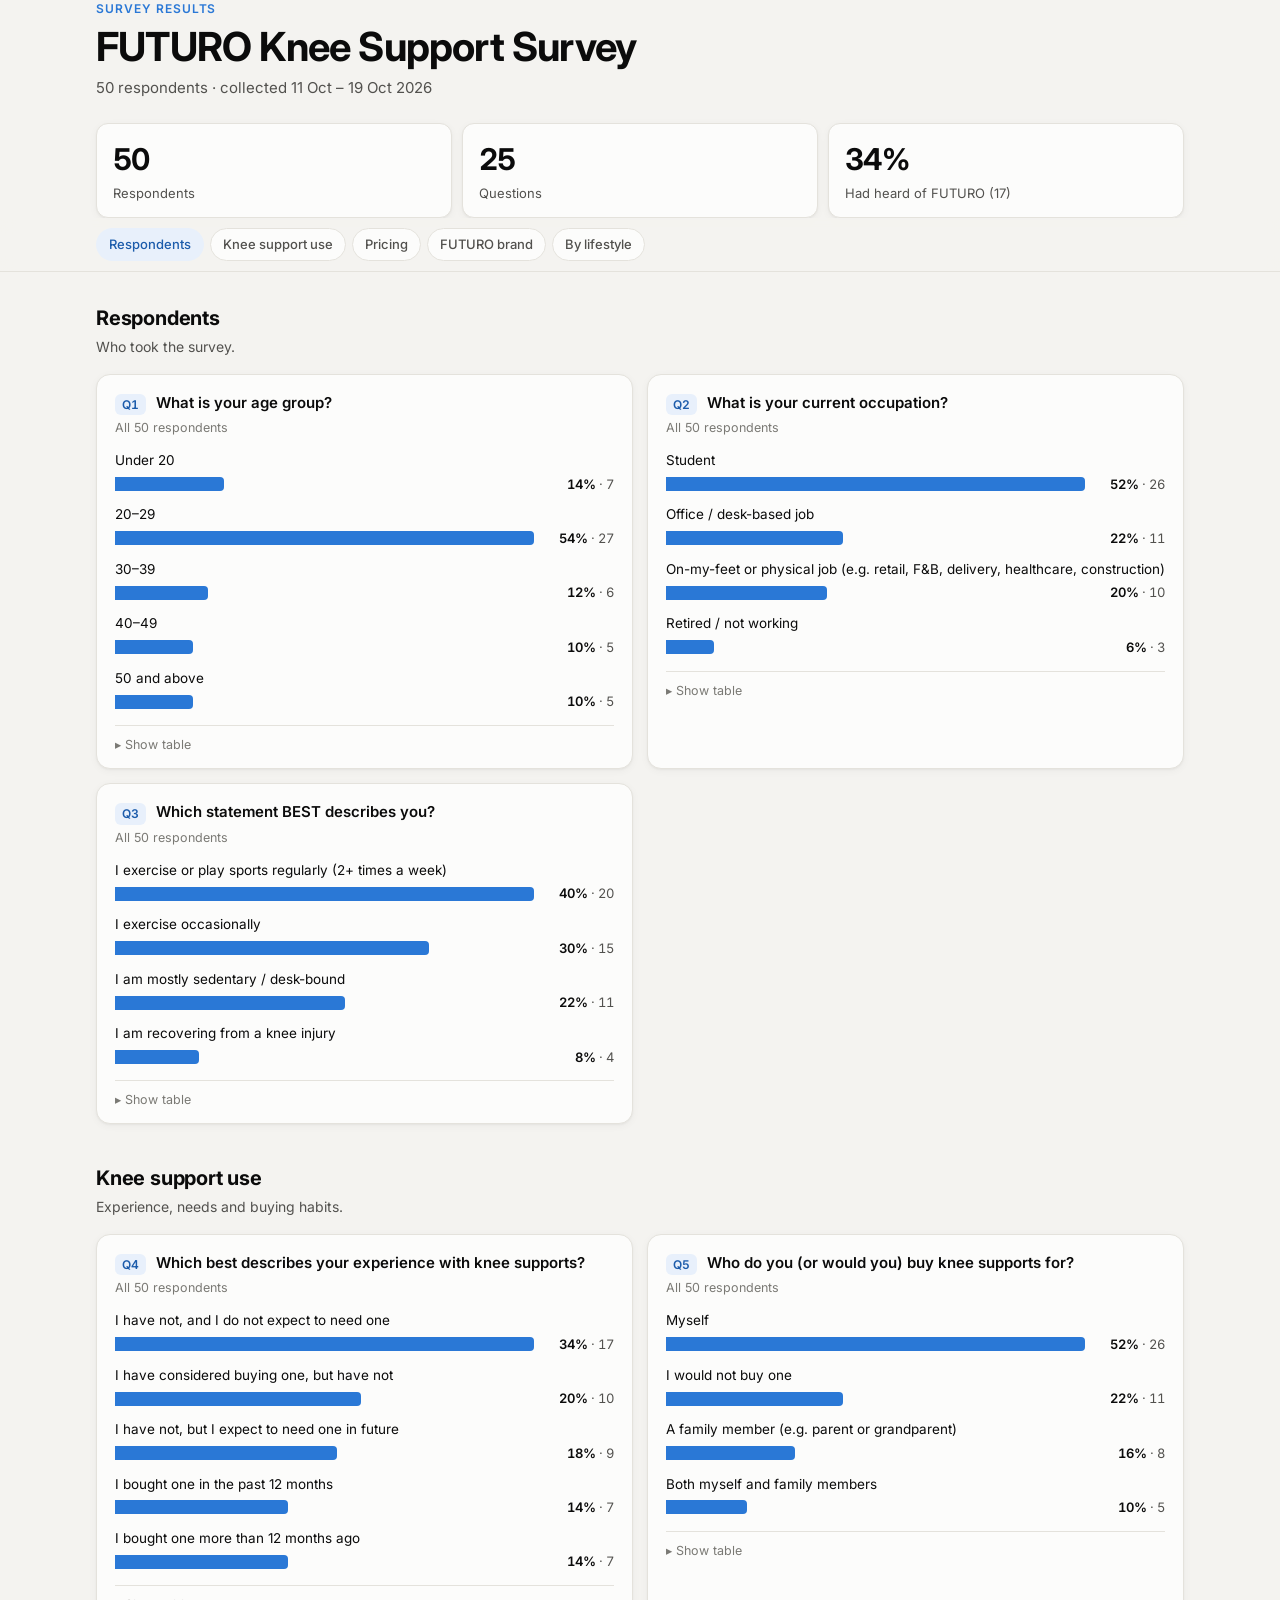
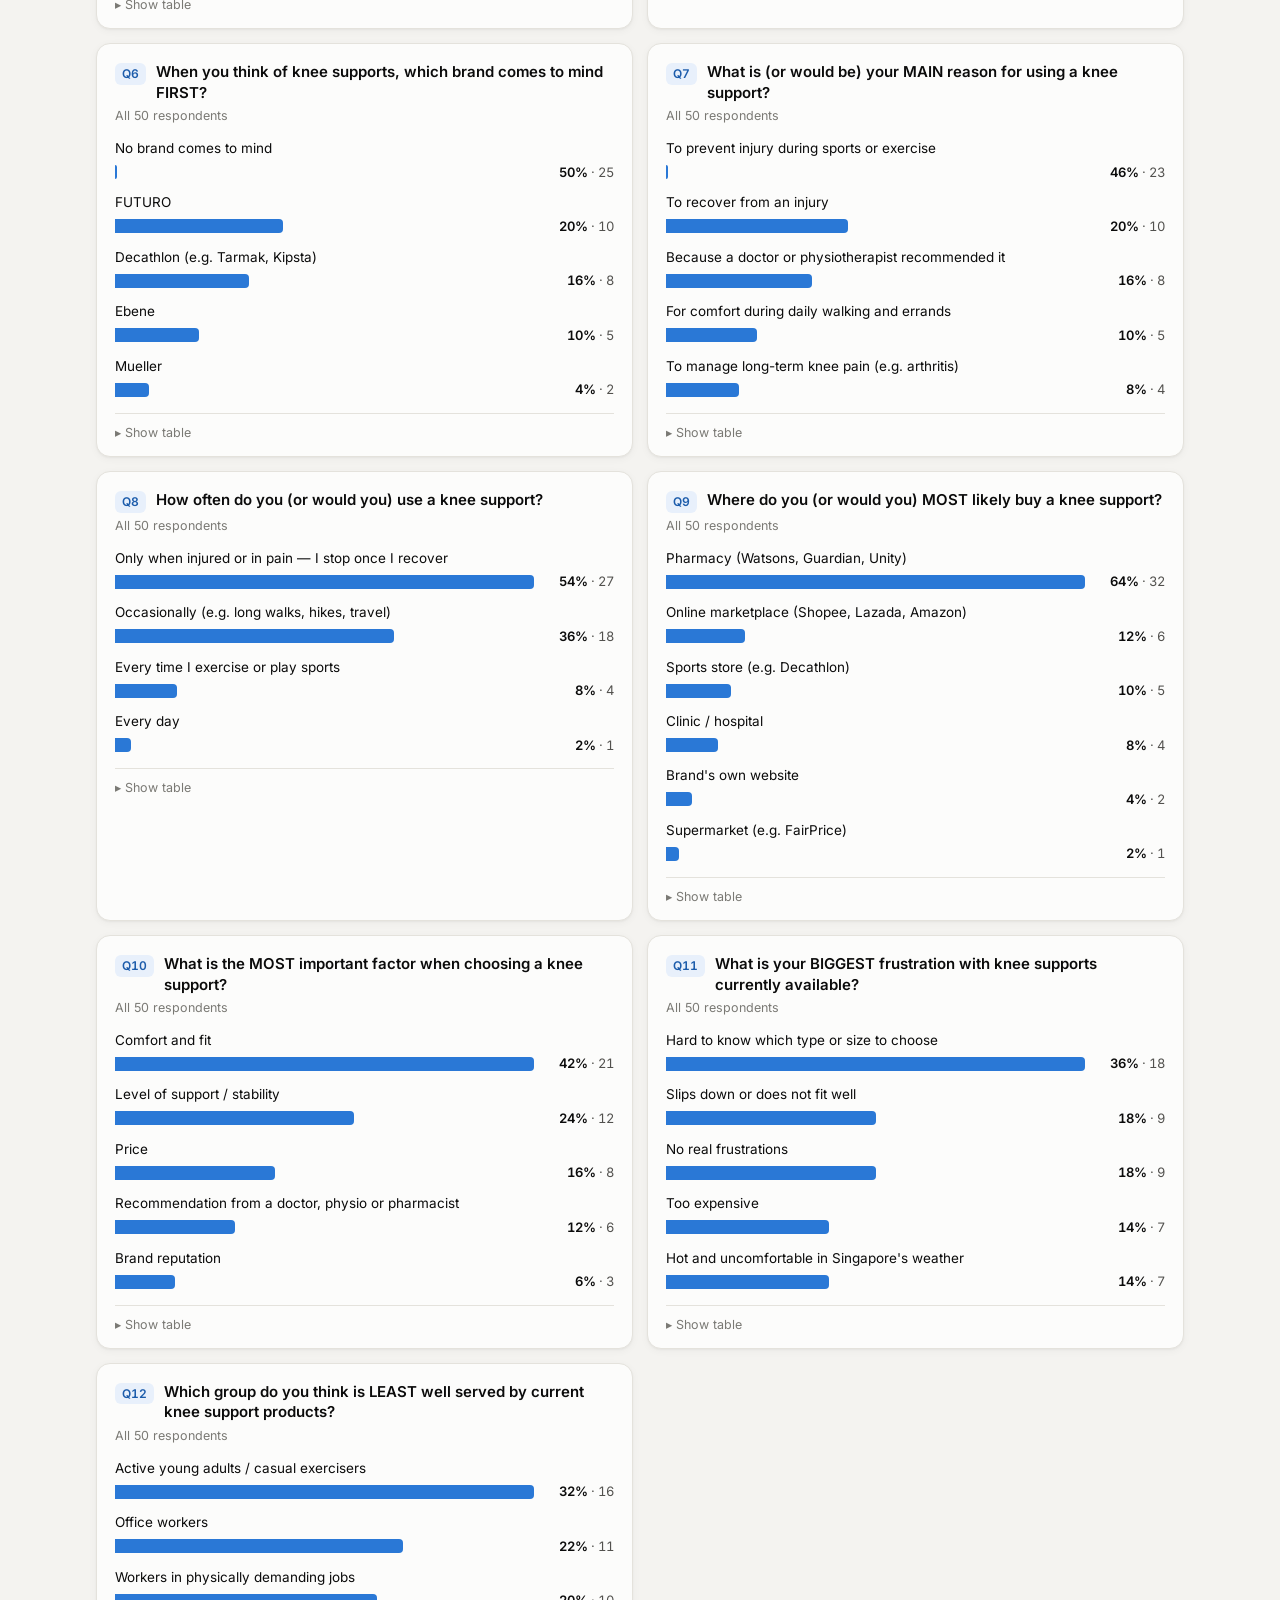
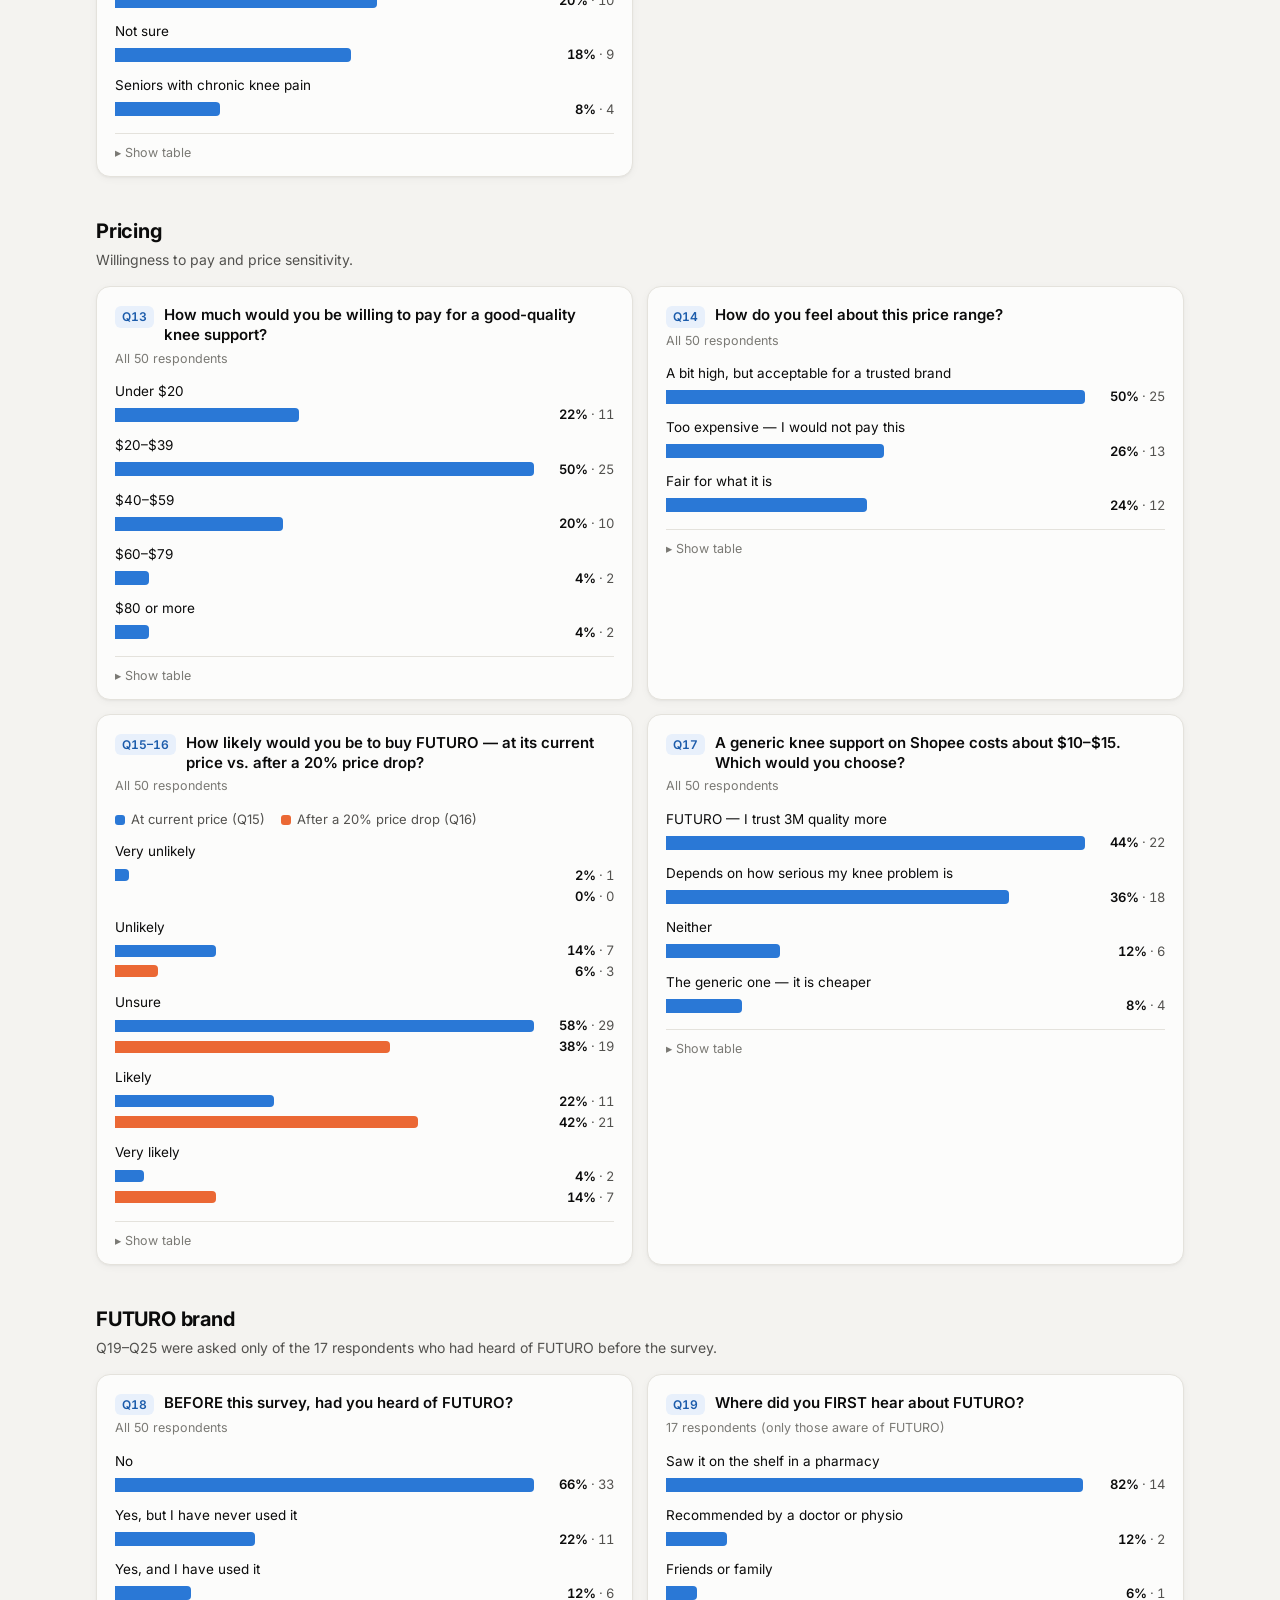
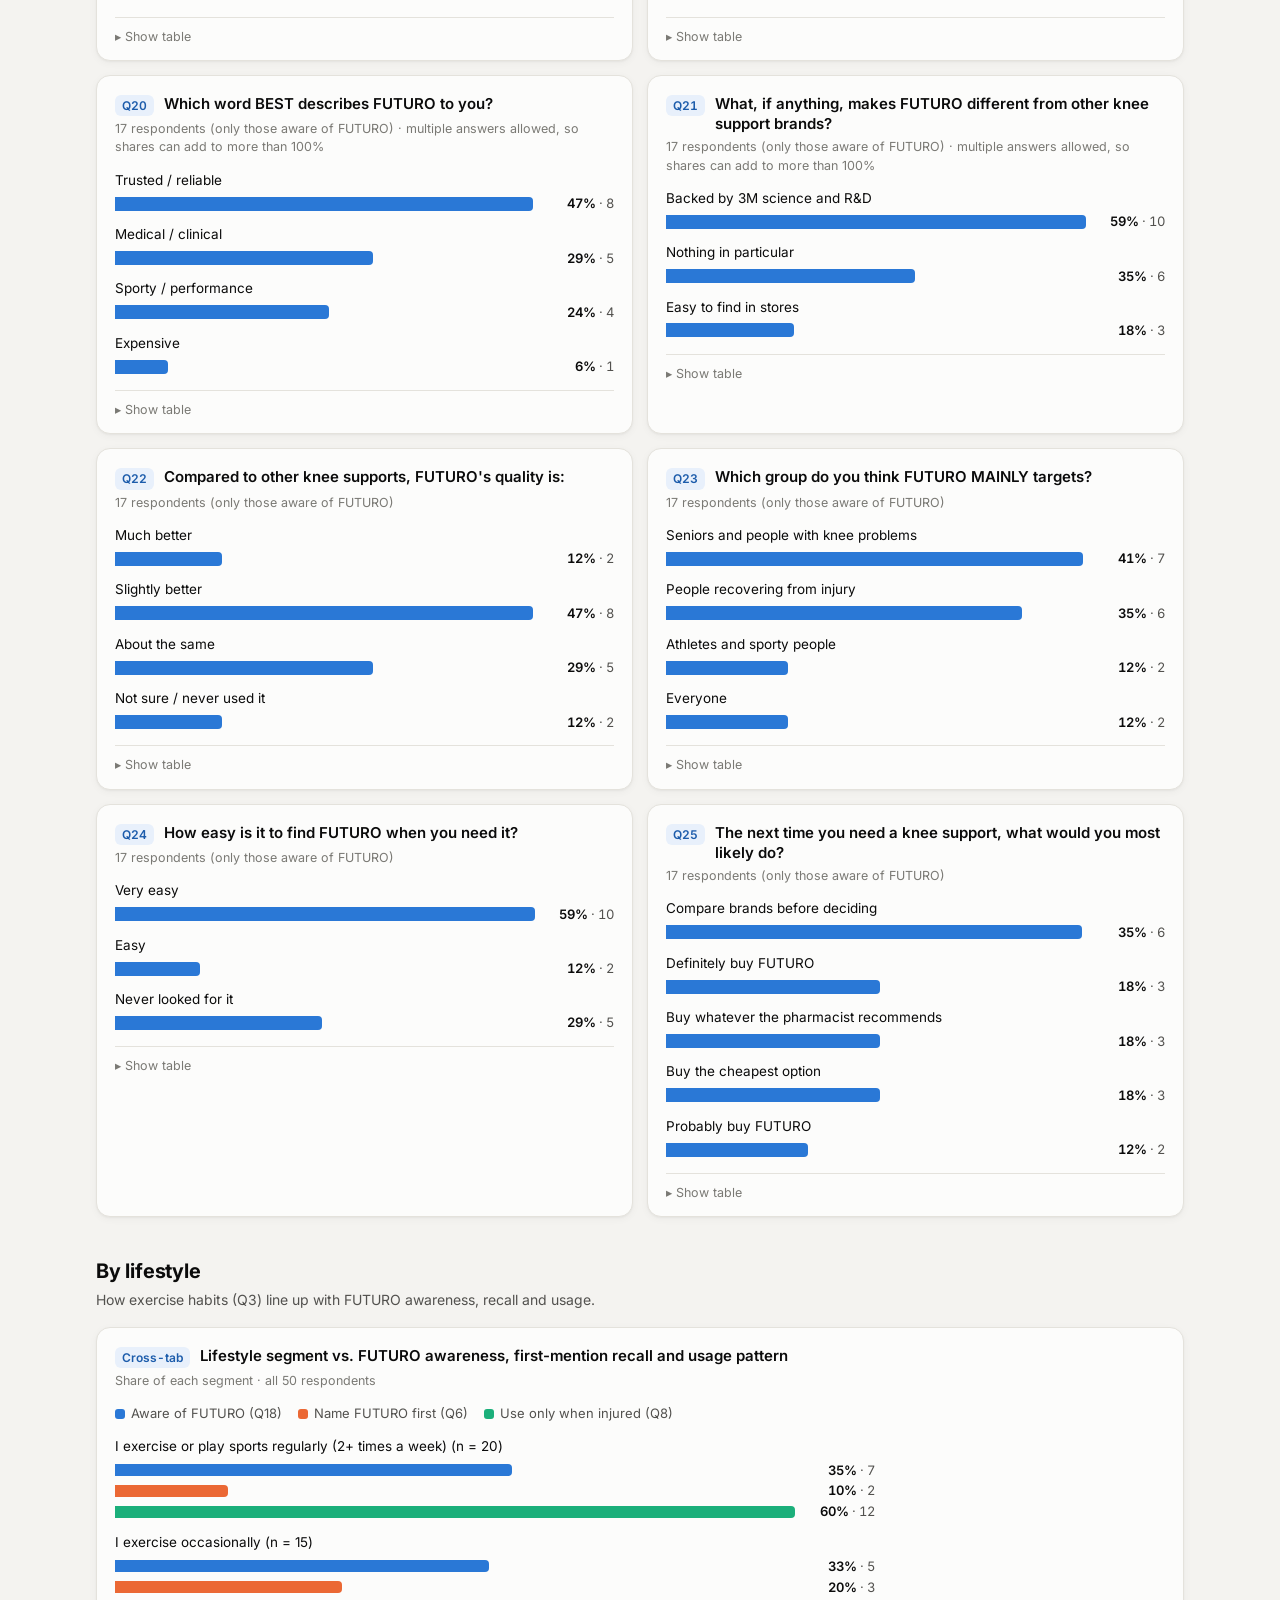
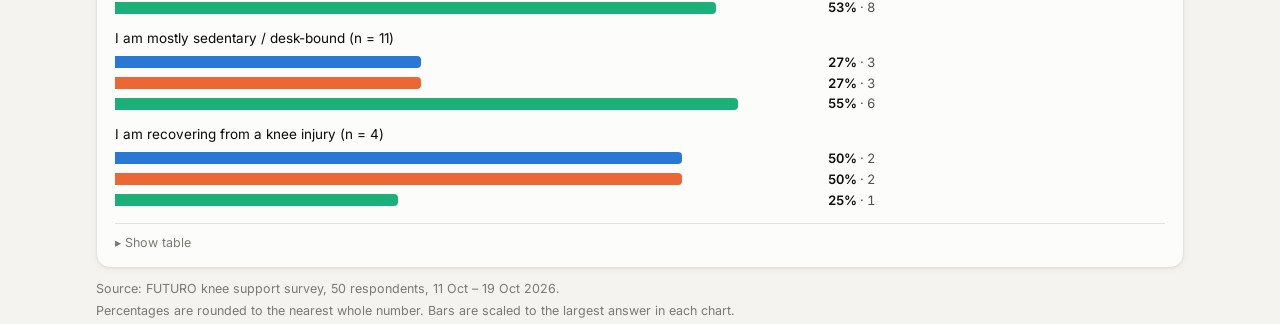
==== futuro-survey/index.html @ 974c96f0 "Create index.html" ====
<!doctype html>
<html lang="en">
<head>
<meta charset="utf-8">
<meta name="viewport" content="width=device-width, initial-scale=1">
<title>FUTURO Survey Results</title>
<meta name="description" content="Charts of the FUTURO knee support survey results.">
<link rel="preconnect" href="https://fonts.googleapis.com">
<link rel="preconnect" href="https://fonts.gstatic.com" crossorigin>
<link href="https://fonts.googleapis.com/css2?family=Inter:wght@400;500;600;700&display=swap" rel="stylesheet">
<style>
:root {
  color-scheme: light;
  --bg: #f4f3f0;
  --surface: #fcfcfb;
  --border: #e4e2dc;
  --track: #eeece7;
  --text-1: #0b0b0b;
  --text-2: #52514e;
  --text-3: #7a7974;
  --s1: #2a78d6;
  --s1-hover: #1c5cab;
  --s2: #eb6834;
  --s3: #1baf7a;
  --chip-bg: #e8f0fb;
  --chip-fg: #1c5cab;
  --shadow: 0 1px 2px rgba(20,20,15,.04), 0 2px 8px rgba(20,20,15,.04);
}
@media (prefers-color-scheme: dark) {
  :root:not([data-theme="light"]) {
    color-scheme: dark;
    --bg: #111110;
    --surface: #1a1a19;
    --border: #2c2c2a;
    --track: #252523;
    --text-1: #f0efec;
    --text-2: #c3c2b7;
    --text-3: #93928a;
    --s1: #3987e5;
    --s1-hover: #6da7ec;
    --s2: #d95926;
    --s3: #199e70;
    --chip-bg: #1d2b3d;
    --chip-fg: #9ec5f4;
    --shadow: none;
  }
}
:root[data-theme="dark"] {
  color-scheme: dark;
  --bg: #111110; --surface: #1a1a19; --border: #2c2c2a; --track: #252523;
  --text-1: #f0efec; --text-2: #c3c2b7; --text-3: #93928a;
  --s1: #3987e5; --s1-hover: #6da7ec; --s2: #d95926; --s3: #199e70;
  --chip-bg: #1d2b3d; --chip-fg: #9ec5f4; --shadow: none;
}

* { box-sizing: border-box; }
html { -webkit-text-size-adjust: 100%; scroll-padding-top: 64px; }
body {
  margin: 0;
  background: var(--bg);
  color: var(--text-1);
  font-family: "Inter", system-ui, -apple-system, "Segoe UI", Roboto, sans-serif;
  font-size: 15px;
  line-height: 1.45;
  -webkit-font-smoothing: antialiased;
}
.wrap { max-width: 1120px; margin: 0 auto; padding: 0 16px; }

/* Header */
header { padding: 40px 0 24px; }
.eyebrow { font-size: 12px; font-weight: 600; letter-spacing: .08em; text-transform: uppercase; color: var(--s1); margin: 0 0 8px; }
h1 { font-size: clamp(28px, 6vw, 40px); line-height: 1.1; letter-spacing: -.02em; margin: 0 0 8px; font-weight: 700; }
.meta { color: var(--text-2); margin: 0; }
.stats { display: grid; grid-template-columns: repeat(3, 1fr); gap: 10px; margin-top: 24px; }
.stat { background: var(--surface); border: 1px solid var(--border); border-radius: 12px; padding: 14px 16px; box-shadow: var(--shadow); }
.stat b { display: block; font-size: clamp(22px, 5vw, 30px); font-weight: 700; letter-spacing: -.02em; font-variant-numeric: tabular-nums; }
.stat span { font-size: 13px; color: var(--text-2); }

/* Nav */
nav { position: sticky; top: 0; z-index: 5; background: color-mix(in srgb, var(--bg) 88%, transparent); backdrop-filter: blur(8px); -webkit-backdrop-filter: blur(8px); border-bottom: 1px solid var(--border); }
nav .wrap { display: flex; gap: 6px; overflow-x: auto; padding-top: 10px; padding-bottom: 10px; scrollbar-width: none; }
nav .wrap::-webkit-scrollbar { display: none; }
nav a { flex: none; text-decoration: none; color: var(--text-2); font-size: 13px; font-weight: 500; padding: 6px 12px; border-radius: 999px; border: 1px solid var(--border); background: var(--surface); }
nav a:hover, nav a.active { color: var(--chip-fg); background: var(--chip-bg); border-color: transparent; }

/* Sections */
section { padding: 32px 0 8px; }
section > .wrap > h2 { font-size: 20px; letter-spacing: -.01em; margin: 0 0 4px; }
.sec-note { color: var(--text-2); margin: 0 0 16px; font-size: 14px; }
.grid { display: grid; grid-template-columns: 1fr; gap: 14px; }
@media (min-width: 860px) { .grid { grid-template-columns: 1fr 1fr; } .card.wide { grid-column: 1 / -1; } .card.wide .bars, .card.wide .legend { max-width: 760px; } }

/* Card */
.card { background: var(--surface); border: 1px solid var(--border); border-radius: 14px; padding: 18px 18px 14px; box-shadow: var(--shadow); min-width: 0; }
.card-head { display: flex; gap: 10px; align-items: flex-start; margin-bottom: 4px; }
.qchip { flex: none; font-size: 12px; font-weight: 600; color: var(--chip-fg); background: var(--chip-bg); border-radius: 6px; padding: 2px 7px; margin-top: 1px; font-variant-numeric: tabular-nums; }
.card h3 { font-size: 15px; font-weight: 600; margin: 0; line-height: 1.35; }
.base { font-size: 12.5px; color: var(--text-3); margin: 0 0 14px; padding-left: 0; }

/* Bars */
.bars { display: flex; flex-direction: column; gap: 12px; }
.row { display: grid; grid-template-columns: 1fr; gap: 4px; }
.row .lbl, .grp .lbl { font-size: 13.5px; color: var(--text-1); }
.row .line { display: flex; align-items: center; gap: 8px; }
.track { position: relative; flex: 1; height: 14px; }
.bar { height: 14px; border-radius: 0 4px 4px 0; background: var(--s1); min-width: 2px; transition: background .15s, width .6s cubic-bezier(.2,.7,.2,1); }
.row:hover .bar.s1 { background: var(--s1-hover); }
.val { flex: none; font-size: 13px; color: var(--text-2); font-variant-numeric: tabular-nums; white-space: nowrap; min-width: 72px; text-align: right; }
.val b { color: var(--text-1); font-weight: 600; }
.bar.s2 { background: var(--s2); }
.bar.zero { min-width: 0; }
.bar.s3 { background: var(--s3); }

/* Grouped rows */
.grp { display: flex; flex-direction: column; gap: 4px; }
.grp .sub { display: flex; flex-direction: column; gap: 2px; }
.grp .line { display: flex; align-items: center; gap: 8px; }
.grp .track, .grp .bar { height: 12px; }

.legend { display: flex; flex-wrap: wrap; gap: 6px 16px; margin: 0 0 14px; font-size: 13px; color: var(--text-2); }
.legend i { display: inline-block; width: 10px; height: 10px; border-radius: 3px; margin-right: 6px; vertical-align: -1px; }

/* Table toggle */
details { margin-top: 14px; border-top: 1px solid var(--border); padding-top: 10px; }
summary { cursor: pointer; font-size: 12.5px; color: var(--text-3); list-style: none; user-select: none; }
summary::-webkit-details-marker { display: none; }
summary::before { content: "▸ "; }
details[open] summary::before { content: "▾ "; }
table { width: 100%; border-collapse: collapse; margin-top: 8px; font-size: 13px; }
th, td { text-align: left; padding: 6px 4px; border-bottom: 1px solid var(--border); vertical-align: top; }
th { color: var(--text-3); font-weight: 500; font-size: 12px; }
td.num, th.num { text-align: right; font-variant-numeric: tabular-nums; white-space: nowrap; }

footer { padding: 32px 0 48px; color: var(--text-3); font-size: 12.5px; }
footer p { margin: 4px 0; }

@media (max-width: 420px) {
  .stats { gap: 8px; }
  .stat { padding: 12px; }
  .card { padding: 16px 14px 12px; }
  .val { min-width: 64px; }
}
@media (prefers-reduced-motion: reduce) { .bar { transition: none; } }
</style>
</head>
<body>

<header class="wrap">
  <p class="eyebrow">Survey results</p>
  <h1>FUTURO Knee Support Survey</h1>
  <p class="meta" id="meta"></p>
  <div class="stats" id="stats"></div>
</header>

<nav aria-label="Sections"><div class="wrap" id="nav"></div></nav>

<main id="main"></main>

<footer class="wrap" id="foot"></footer>

<script>
const DATA = {"n": 50, "dateFrom": "11 Oct", "dateTo": "19 Oct 2026", "aware": 17, "questions": {"1": {"id": "Q1", "title": "What is your age group?", "base": 50, "multi": false, "ordinal": true, "items": [{"label": "Under 20", "n": 7}, {"label": "20–29", "n": 27}, {"label": "30–39", "n": 6}, {"label": "40–49", "n": 5}, {"label": "50 and above", "n": 5}]}, "2": {"id": "Q2", "title": "What is your current occupation?", "base": 50, "multi": false, "ordinal": false, "items": [{"label": "Student", "n": 26}, {"label": "Office / desk-based job", "n": 11}, {"label": "On-my-feet or physical job (e.g. retail, F&B, delivery, healthcare, construction)", "n": 10}, {"label": "Retired / not working", "n": 3}]}, "3": {"id": "Q3", "title": "Which statement BEST describes you?", "base": 50, "multi": false, "ordinal": false, "items": [{"label": "I exercise or play sports regularly (2+ times a week)", "n": 20}, {"label": "I exercise occasionally", "n": 15}, {"label": "I am mostly sedentary / desk-bound", "n": 11}, {"label": "I am recovering from a knee injury", "n": 4}]}, "4": {"id": "Q4", "title": "Which best describes your experience with knee supports?", "base": 50, "multi": false, "ordinal": false, "items": [{"label": "I have not, and I do not expect to need one", "n": 17}, {"label": "I have considered buying one, but have not", "n": 10}, {"label": "I have not, but I expect to need one in future", "n": 9}, {"label": "I bought one in the past 12 months", "n": 7}, {"label": "I bought one more than 12 months ago", "n": 7}]}, "5": {"id": "Q5", "title": "Who do you (or would you) buy knee supports for?", "base": 50, "multi": false, "ordinal": false, "items": [{"label": "Myself", "n": 26}, {"label": "I would not buy one", "n": 11}, {"label": "A family member (e.g. parent or grandparent)", "n": 8}, {"label": "Both myself and family members", "n": 5}]}, "6": {"id": "Q6", "title": "When you think of knee supports, which brand comes to mind FIRST?", "base": 50, "multi": false, "ordinal": false, "items": [{"label": "No brand comes to mind", "n": 25}, {"label": "FUTURO", "n": 10}, {"label": "Decathlon (e.g. Tarmak, Kipsta)", "n": 8}, {"label": "Ebene", "n": 5}, {"label": "Mueller", "n": 2}]}, "7": {"id": "Q7", "title": "What is (or would be) your MAIN reason for using a knee support?", "base": 50, "multi": false, "ordinal": false, "items": [{"label": "To prevent injury during sports or exercise", "n": 23}, {"label": "To recover from an injury", "n": 10}, {"label": "Because a doctor or physiotherapist recommended it", "n": 8}, {"label": "For comfort during daily walking and errands", "n": 5}, {"label": "To manage long-term knee pain (e.g. arthritis)", "n": 4}]}, "8": {"id": "Q8", "title": "How often do you (or would you) use a knee support?", "base": 50, "multi": false, "ordinal": false, "items": [{"label": "Only when injured or in pain — I stop once I recover", "n": 27}, {"label": "Occasionally (e.g. long walks, hikes, travel)", "n": 18}, {"label": "Every time I exercise or play sports", "n": 4}, {"label": "Every day", "n": 1}]}, "9": {"id": "Q9", "title": "Where do you (or would you) MOST likely buy a knee support?", "base": 50, "multi": false, "ordinal": false, "items": [{"label": "Pharmacy (Watsons, Guardian, Unity)", "n": 32}, {"label": "Online marketplace (Shopee, Lazada, Amazon)", "n": 6}, {"label": "Sports store (e.g. Decathlon)", "n": 5}, {"label": "Clinic / hospital", "n": 4}, {"label": "Brand's own website", "n": 2}, {"label": "Supermarket (e.g. FairPrice)", "n": 1}]}, "10": {"id": "Q10", "title": "What is the MOST important factor when choosing a knee support?", "base": 50, "multi": false, "ordinal": false, "items": [{"label": "Comfort and fit", "n": 21}, {"label": "Level of support / stability", "n": 12}, {"label": "Price", "n": 8}, {"label": "Recommendation from a doctor, physio or pharmacist", "n": 6}, {"label": "Brand reputation", "n": 3}]}, "11": {"id": "Q11", "title": "What is your BIGGEST frustration with knee supports currently available?", "base": 50, "multi": false, "ordinal": false, "items": [{"label": "Hard to know which type or size to choose", "n": 18}, {"label": "Slips down or does not fit well", "n": 9}, {"label": "No real frustrations", "n": 9}, {"label": "Too expensive", "n": 7}, {"label": "Hot and uncomfortable in Singapore's weather", "n": 7}]}, "12": {"id": "Q12", "title": "Which group do you think is LEAST well served by current knee support products?", "base": 50, "multi": false, "ordinal": false, "items": [{"label": "Active young adults / casual exercisers", "n": 16}, {"label": "Office workers", "n": 11}, {"label": "Workers in physically demanding jobs", "n": 10}, {"label": "Not sure", "n": 9}, {"label": "Seniors with chronic knee pain", "n": 4}]}, "13": {"id": "Q13", "title": "How much would you be willing to pay for a good-quality knee support?", "base": 50, "multi": false, "ordinal": true, "items": [{"label": "Under $20", "n": 11}, {"label": "$20–$39", "n": 25}, {"label": "$40–$59", "n": 10}, {"label": "$60–$79", "n": 2}, {"label": "$80 or more", "n": 2}]}, "14": {"id": "Q14", "title": "How do you feel about this price range?", "base": 50, "multi": false, "ordinal": false, "items": [{"label": "A bit high, but acceptable for a trusted brand", "n": 25}, {"label": "Too expensive — I would not pay this", "n": 13}, {"label": "Fair for what it is", "n": 12}]}, "15": {"id": "Q15", "title": "If you needed a knee support, how likely would you be to buy FUTURO at this price?", "base": 50, "multi": false, "ordinal": true, "items": [{"label": "Very unlikely", "n": 1}, {"label": "Unlikely", "n": 7}, {"label": "Unsure", "n": 29}, {"label": "Likely", "n": 11}, {"label": "Very likely", "n": 2}]}, "16": {"id": "Q16", "title": "If FUTURO's prices dropped by 20%, how likely would you be to buy it?", "base": 50, "multi": false, "ordinal": true, "items": [{"label": "Very unlikely", "n": 0}, {"label": "Unlikely", "n": 3}, {"label": "Unsure", "n": 19}, {"label": "Likely", "n": 21}, {"label": "Very likely", "n": 7}]}, "17": {"id": "Q17", "title": "A generic knee support on Shopee costs about $10–$15. Which would you choose?", "base": 50, "multi": false, "ordinal": false, "items": [{"label": "FUTURO — I trust 3M quality more", "n": 22}, {"label": "Depends on how serious my knee problem is", "n": 18}, {"label": "Neither", "n": 6}, {"label": "The generic one — it is cheaper", "n": 4}]}, "18": {"id": "Q18", "title": "BEFORE this survey, had you heard of FUTURO?", "base": 50, "multi": false, "ordinal": false, "items": [{"label": "No", "n": 33}, {"label": "Yes, but I have never used it", "n": 11}, {"label": "Yes, and I have used it", "n": 6}]}, "19": {"id": "Q19", "title": "Where did you FIRST hear about FUTURO?", "base": 17, "multi": false, "ordinal": false, "items": [{"label": "Saw it on the shelf in a pharmacy", "n": 14}, {"label": "Recommended by a doctor or physio", "n": 2}, {"label": "Friends or family", "n": 1}]}, "20": {"id": "Q20", "title": "Which word BEST describes FUTURO to you?", "base": 17, "multi": true, "ordinal": false, "items": [{"label": "Trusted / reliable", "n": 8}, {"label": "Medical / clinical", "n": 5}, {"label": "Sporty / performance", "n": 4}, {"label": "Expensive", "n": 1}]}, "21": {"id": "Q21", "title": "What, if anything, makes FUTURO different from other knee support brands?", "base": 17, "multi": true, "ordinal": false, "items": [{"label": "Backed by 3M science and R&D", "n": 10}, {"label": "Nothing in particular", "n": 6}, {"label": "Easy to find in stores", "n": 3}]}, "22": {"id": "Q22", "title": "Compared to other knee supports, FUTURO's quality is:", "base": 17, "multi": false, "ordinal": true, "items": [{"label": "Much better", "n": 2}, {"label": "Slightly better", "n": 8}, {"label": "About the same", "n": 5}, {"label": "Not sure / never used it", "n": 2}]}, "23": {"id": "Q23", "title": "Which group do you think FUTURO MAINLY targets?", "base": 17, "multi": false, "ordinal": false, "items": [{"label": "Seniors and people with knee problems", "n": 7}, {"label": "People recovering from injury", "n": 6}, {"label": "Athletes and sporty people", "n": 2}, {"label": "Everyone", "n": 2}]}, "24": {"id": "Q24", "title": "How easy is it to find FUTURO when you need it?", "base": 17, "multi": false, "ordinal": true, "items": [{"label": "Very easy", "n": 10}, {"label": "Easy", "n": 2}, {"label": "Never looked for it", "n": 5}]}, "25": {"id": "Q25", "title": "The next time you need a knee support, what would you most likely do?", "base": 17, "multi": false, "ordinal": false, "items": [{"label": "Compare brands before deciding", "n": 6}, {"label": "Definitely buy FUTURO", "n": 3}, {"label": "Buy whatever the pharmacist recommends", "n": 3}, {"label": "Buy the cheapest option", "n": 3}, {"label": "Probably buy FUTURO", "n": 2}]}}, "crosstab": {"metrics": ["Aware of FUTURO (Q18)", "Name FUTURO first (Q6)", "Use only when injured (Q8)"], "rows": [{"label": "I exercise or play sports regularly (2+ times a week)", "n": 20, "vals": [7, 2, 12]}, {"label": "I exercise occasionally", "n": 15, "vals": [5, 3, 8]}, {"label": "I am mostly sedentary / desk-bound", "n": 11, "vals": [3, 3, 6]}, {"label": "I am recovering from a knee injury", "n": 4, "vals": [2, 2, 1]}]}};

const SECTIONS = [
  { id: "profile", name: "Respondents", note: "Who took the survey.", qs: [1, 2, 3] },
  { id: "usage", name: "Knee support use", note: "Experience, needs and buying habits.", qs: [4, 5, 6, 7, 8, 9, 10, 11, 12] },
  { id: "pricing", name: "Pricing", note: "Willingness to pay and price sensitivity.", qs: [13, 14, "15v16", 17] },
  { id: "brand", name: "FUTURO brand", note: null, qs: [18, 19, 20, 21, 22, 23, 24, 25] },
  { id: "segments", name: "By lifestyle", note: "How exercise habits (Q3) line up with FUTURO awareness, recall and usage.", qs: ["xt"] },
];

const pct = (n, base) => Math.round((n / base) * 100);
const esc = s => String(s).replace(/[&<>"]/g, c => ({ "&": "&amp;", "<": "&lt;", ">": "&gt;", '"': "&quot;" }[c]));

function el(tag, cls, html) { const e = document.createElement(tag); if (cls) e.className = cls; if (html != null) e.innerHTML = html; return e; }

function head(card, id, title, baseText) {
  card.appendChild(el("div", "card-head", `<span class="qchip">${esc(id)}</span><h3>${esc(title)}</h3>`));
  card.appendChild(el("p", "base", baseText));
}

function baseText(q) {
  let t = q.base === DATA.n ? `All ${q.base} respondents` : `${q.base} respondents (only those aware of FUTURO)`;
  if (q.multi) t += " · multiple answers allowed, so shares can add to more than 100%";
  return t;
}

function barLine(share, n, maxShare, cls = "s1") {
  const w = maxShare ? (share / maxShare) * 100 : 0;
  return `<div class="line"><div class="track"><div class="bar ${cls}${n ? "" : " zero"}" data-w="${w.toFixed(2)}" style="width:0"></div></div>` +
         `<span class="val"><b>${share}%</b> · ${n}</span></div>`;
}

function tableHTML(cols, rows) {
  return `<details><summary>Show table</summary><table><thead><tr>${cols.map((c, i) => `<th${i ? ' class="num"' : ""}>${esc(c)}</th>`).join("")}</tr></thead>` +
    `<tbody>${rows.map(r => `<tr>${r.map((v, i) => `<td${i ? ' class="num"' : ""}>${esc(v)}</td>`).join("")}</tr>`).join("")}</tbody></table></details>`;
}

function singleCard(qn) {
  const q = DATA.questions[qn];
  const card = el("article", "card");
  head(card, q.id, q.title, baseText(q));
  const shares = q.items.map(i => pct(i.n, q.base));
  const max = Math.max(...q.items.map(i => i.n / q.base * 100));
  const bars = el("div", "bars");
  q.items.forEach((it, k) => {
    const row = el("div", "row", `<div class="lbl">${esc(it.label)}</div>${barLine(shares[k], it.n, max)}`);
    row.setAttribute("aria-label", `${it.label}: ${shares[k]} percent, ${it.n} people`);
    bars.appendChild(row);
  });
  card.appendChild(bars);
  card.insertAdjacentHTML("beforeend", tableHTML(["Answer", "Share", "Count"], q.items.map((it, k) => [it.label, shares[k] + "%", it.n])));
  return card;
}

function groupedCard({ id, title, base, legend, rows, colsLabel, wide = false }) {
  const card = el("article", wide ? "card wide" : "card");
  head(card, id, title, base);
  card.appendChild(el("div", "legend", legend.map((l, i) => `<span><i style="background:var(--s${i + 1})"></i>${esc(l)}</span>`).join("")));
  const max = Math.max(...rows.flatMap(r => r.shares));
  const bars = el("div", "bars");
  rows.forEach(r => {
    const g = el("div", "grp");
    g.appendChild(el("div", "lbl", esc(r.label)));
    const sub = el("div", "sub");
    r.shares.forEach((s, i) => {
      const ln = el("div", null, barLine(s, r.counts[i], max, "s" + (i + 1)));
      ln.firstChild.setAttribute("aria-label", `${r.label}, ${legend[i]}: ${s} percent`);
      sub.appendChild(ln.firstChild);
    });
    g.appendChild(sub);
    bars.appendChild(g);
  });
  card.appendChild(bars);
  card.insertAdjacentHTML("beforeend", tableHTML([colsLabel, ...legend],
    rows.map(r => [r.label, ...r.shares.map((s, i) => `${s}% (${r.counts[i]})`)])));
  return card;
}

function pricePair() {
  const a = DATA.questions[15], b = DATA.questions[16];
  const rows = a.items.map((it, k) => {
    const nb = b.items[k].n;
    return { label: it.label, counts: [it.n, nb], shares: [pct(it.n, a.base), pct(nb, b.base)] };
  });
  return groupedCard({
    id: "Q15–16",
    title: "How likely would you be to buy FUTURO — at its current price vs. after a 20% price drop?",
    base: `All ${a.base} respondents`,
    legend: ["At current price (Q15)", "After a 20% price drop (Q16)"],
    rows, colsLabel: "Answer",
  });
}

function crossTab() {
  const x = DATA.crosstab;
  const rows = x.rows.map(r => ({ label: `${r.label} (n = ${r.n})`, counts: r.vals, shares: r.vals.map(v => pct(v, r.n)) }));
  return groupedCard({
    id: "Cross-tab",
    title: "Lifestyle segment vs. FUTURO awareness, first-mention recall and usage pattern",
    base: "Share of each segment · all 50 respondents",
    legend: x.metrics, rows, colsLabel: "Segment (Q3)", wide: true,
  });
}

// Build page
document.getElementById("meta").textContent =
  `${DATA.n} respondents · collected ${DATA.dateFrom} – ${DATA.dateTo}`;
document.getElementById("stats").innerHTML = [
  [DATA.n, "Respondents"],
  [Object.keys(DATA.questions).length, "Questions"],
  [`${pct(DATA.aware, DATA.n)}%`, `Had heard of FUTURO (${DATA.aware})`],
].map(([b, s]) => `<div class="stat"><b>${b}</b><span>${s}</span></div>`).join("");

const nav = document.getElementById("nav");
const main = document.getElementById("main");
SECTIONS.forEach(s => {
  nav.insertAdjacentHTML("beforeend", `<a href="#${s.id}">${esc(s.name)}</a>`);
  const sec = el("section"); sec.id = s.id;
  const w = el("div", "wrap");
  w.appendChild(el("h2", null, esc(s.name)));
  const note = s.note ?? `Q19–Q25 were asked only of the ${DATA.aware} respondents who had heard of FUTURO before the survey.`;
  w.appendChild(el("p", "sec-note", esc(note)));
  const grid = el("div", "grid");
  s.qs.forEach(q => grid.appendChild(q === "15v16" ? pricePair() : q === "xt" ? crossTab() : singleCard(q)));
  w.appendChild(grid);
  sec.appendChild(w);
  main.appendChild(sec);
});

document.getElementById("foot").innerHTML =
  `<p>Source: FUTURO knee support survey, ${DATA.n} respondents, ${DATA.dateFrom} – ${DATA.dateTo}.</p>` +
  `<p>Percentages are rounded to the nearest whole number. Bars are scaled to the largest answer in each chart.</p>`;

// Animate bars into view
const grow = b => { b.style.width = b.dataset.w + "%"; };
const allBars = document.querySelectorAll(".bar");
if ("IntersectionObserver" in window && !matchMedia("(prefers-reduced-motion: reduce)").matches) {
  const io = new IntersectionObserver(es => es.forEach(e => { if (e.isIntersecting) { grow(e.target); io.unobserve(e.target); } }), { rootMargin: "0px 0px -40px 0px" });
  allBars.forEach(b => io.observe(b));
} else allBars.forEach(grow);

// Highlight current section in nav
const links = [...nav.querySelectorAll("a")];
if ("IntersectionObserver" in window) {
  const so = new IntersectionObserver(es => es.forEach(e => {
    if (e.isIntersecting) links.forEach(a => a.classList.toggle("active", a.getAttribute("href") === "#" + e.target.id));
  }), { rootMargin: "-45% 0px -50% 0px" });
  document.querySelectorAll("section").forEach(s => so.observe(s));
}
</script>
</body>
</html>
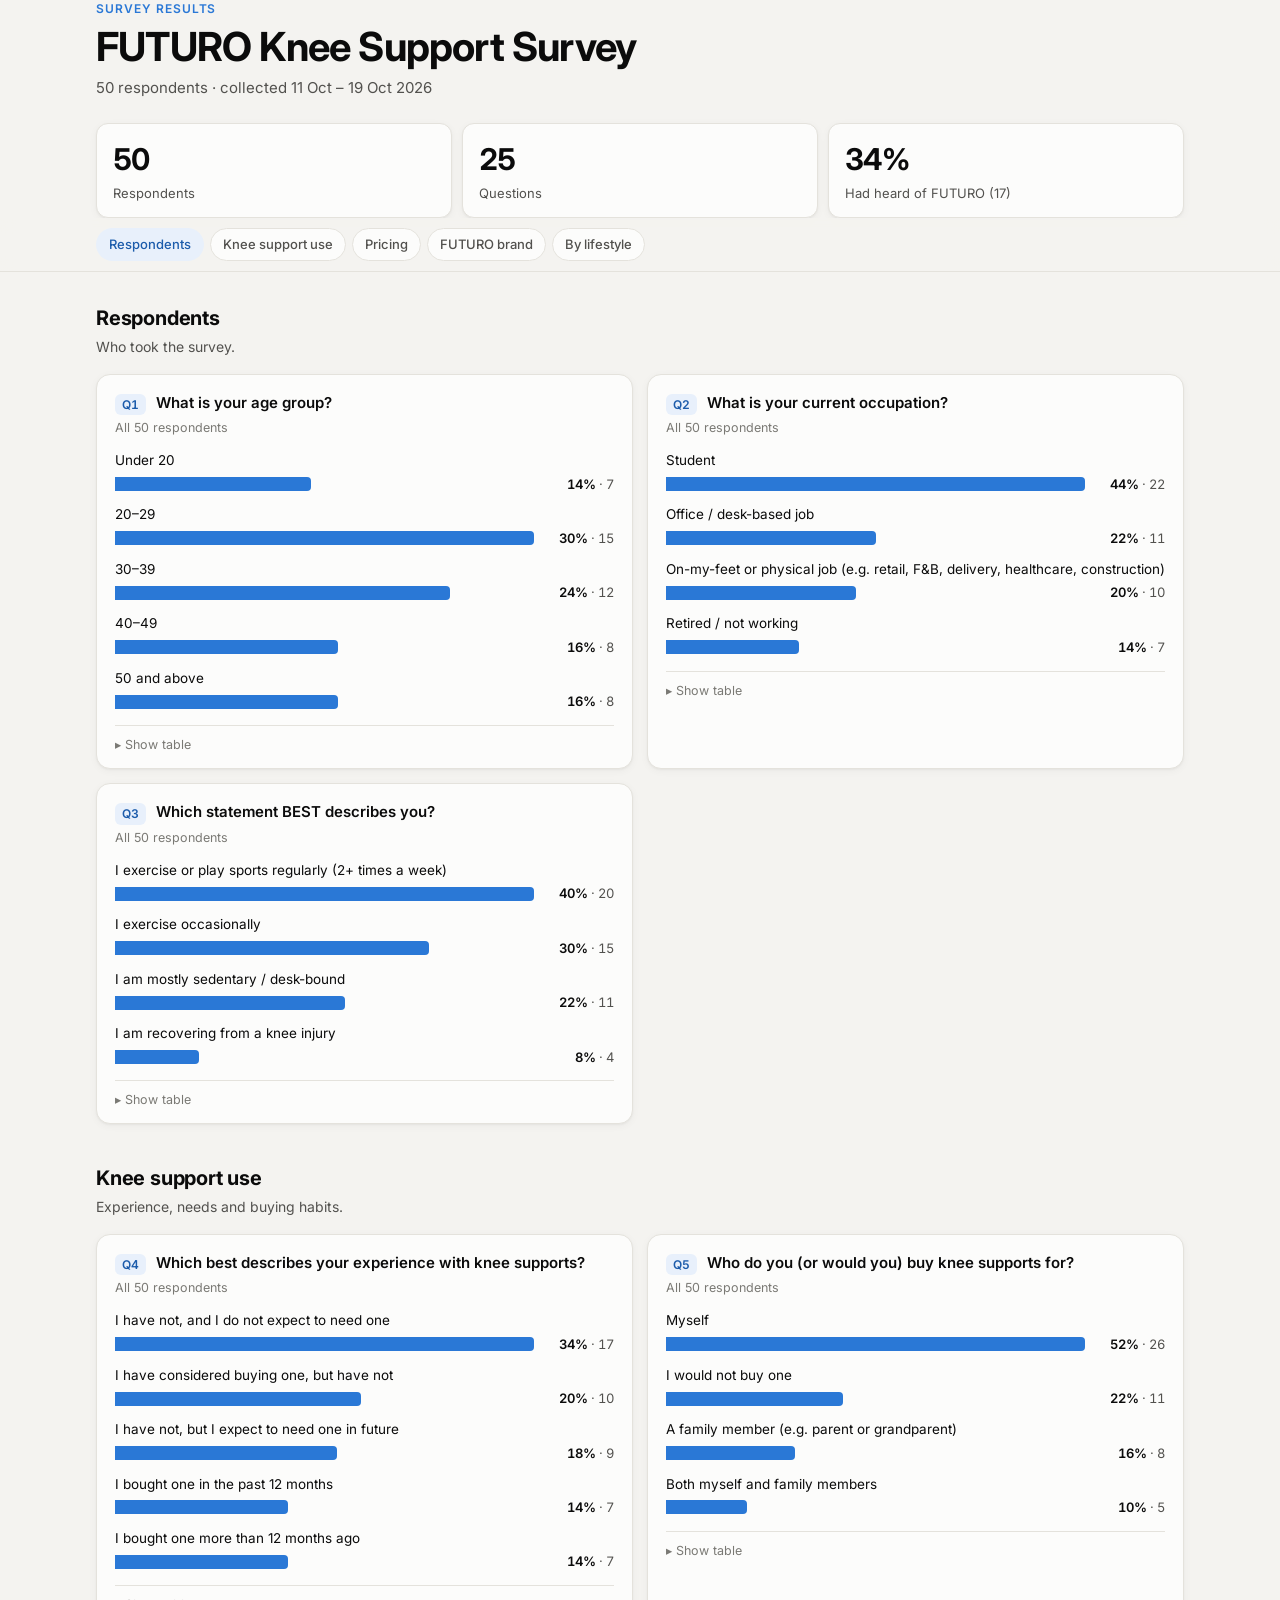
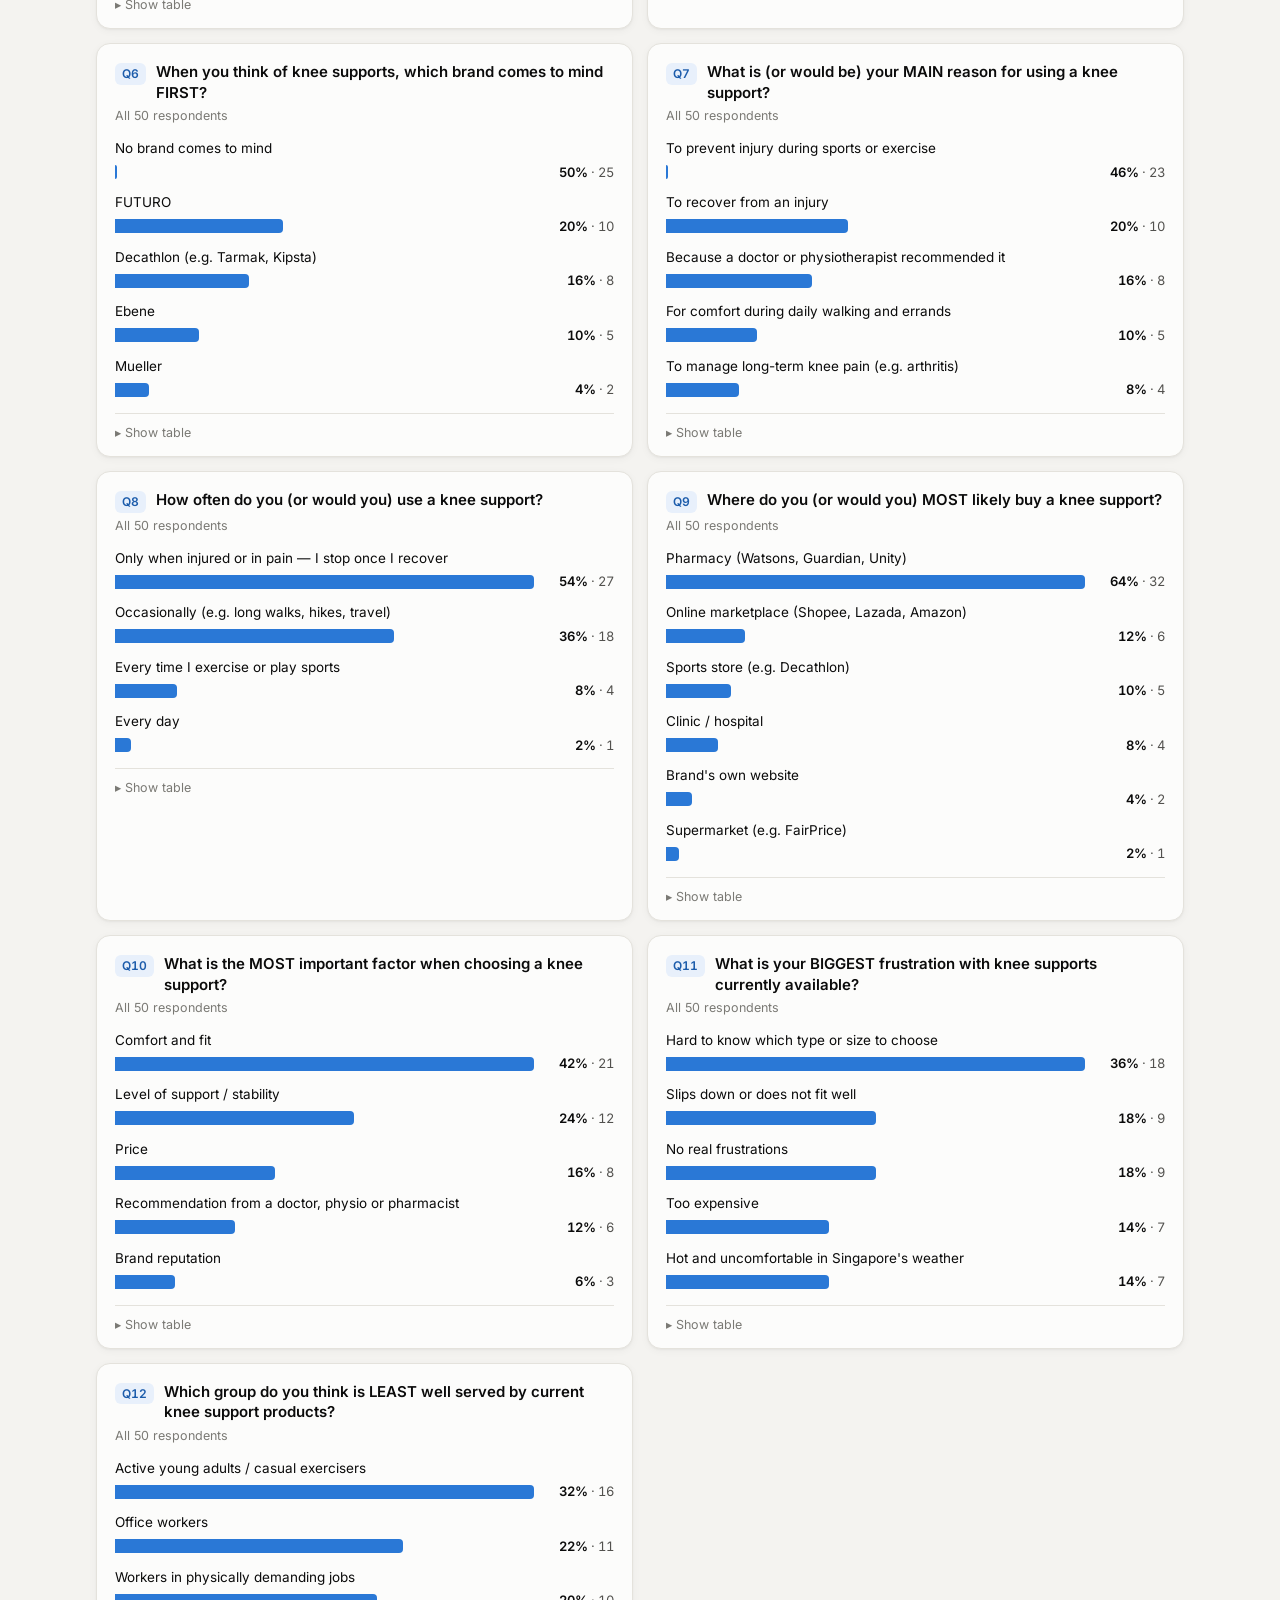
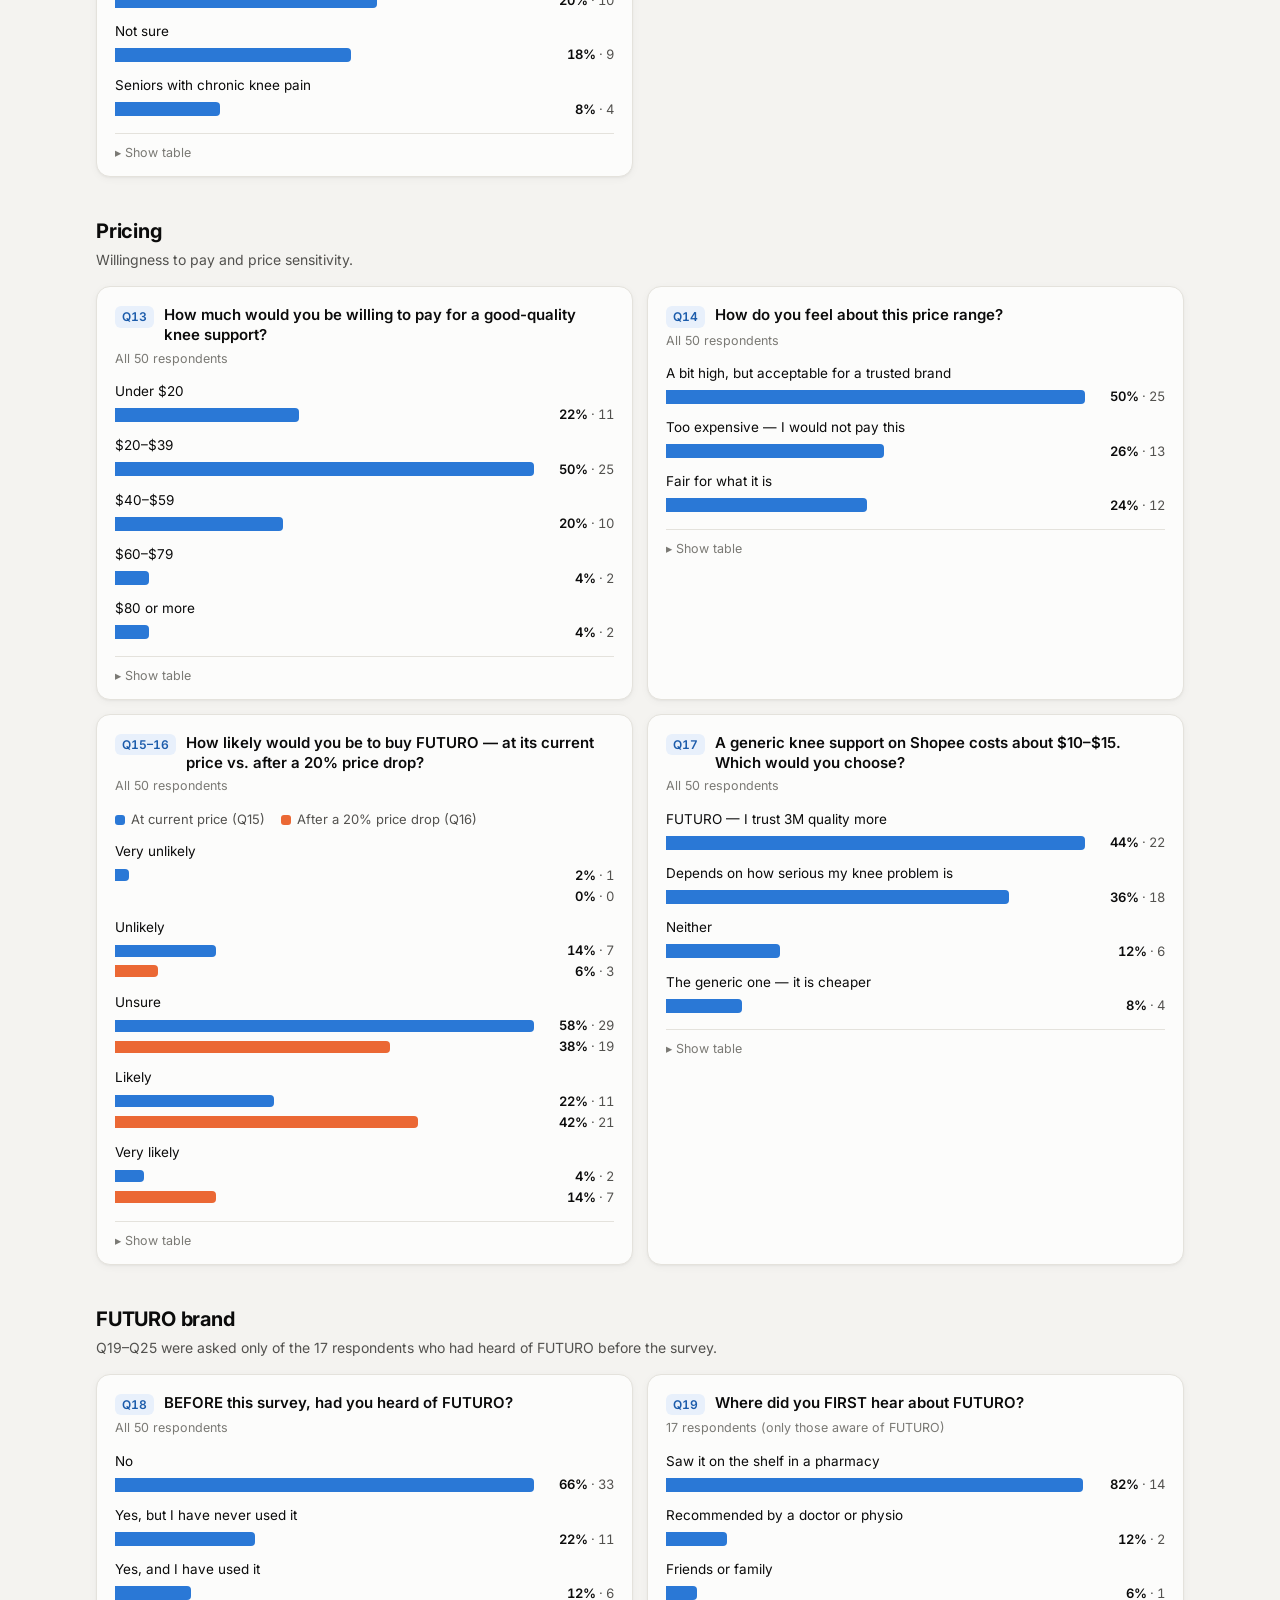
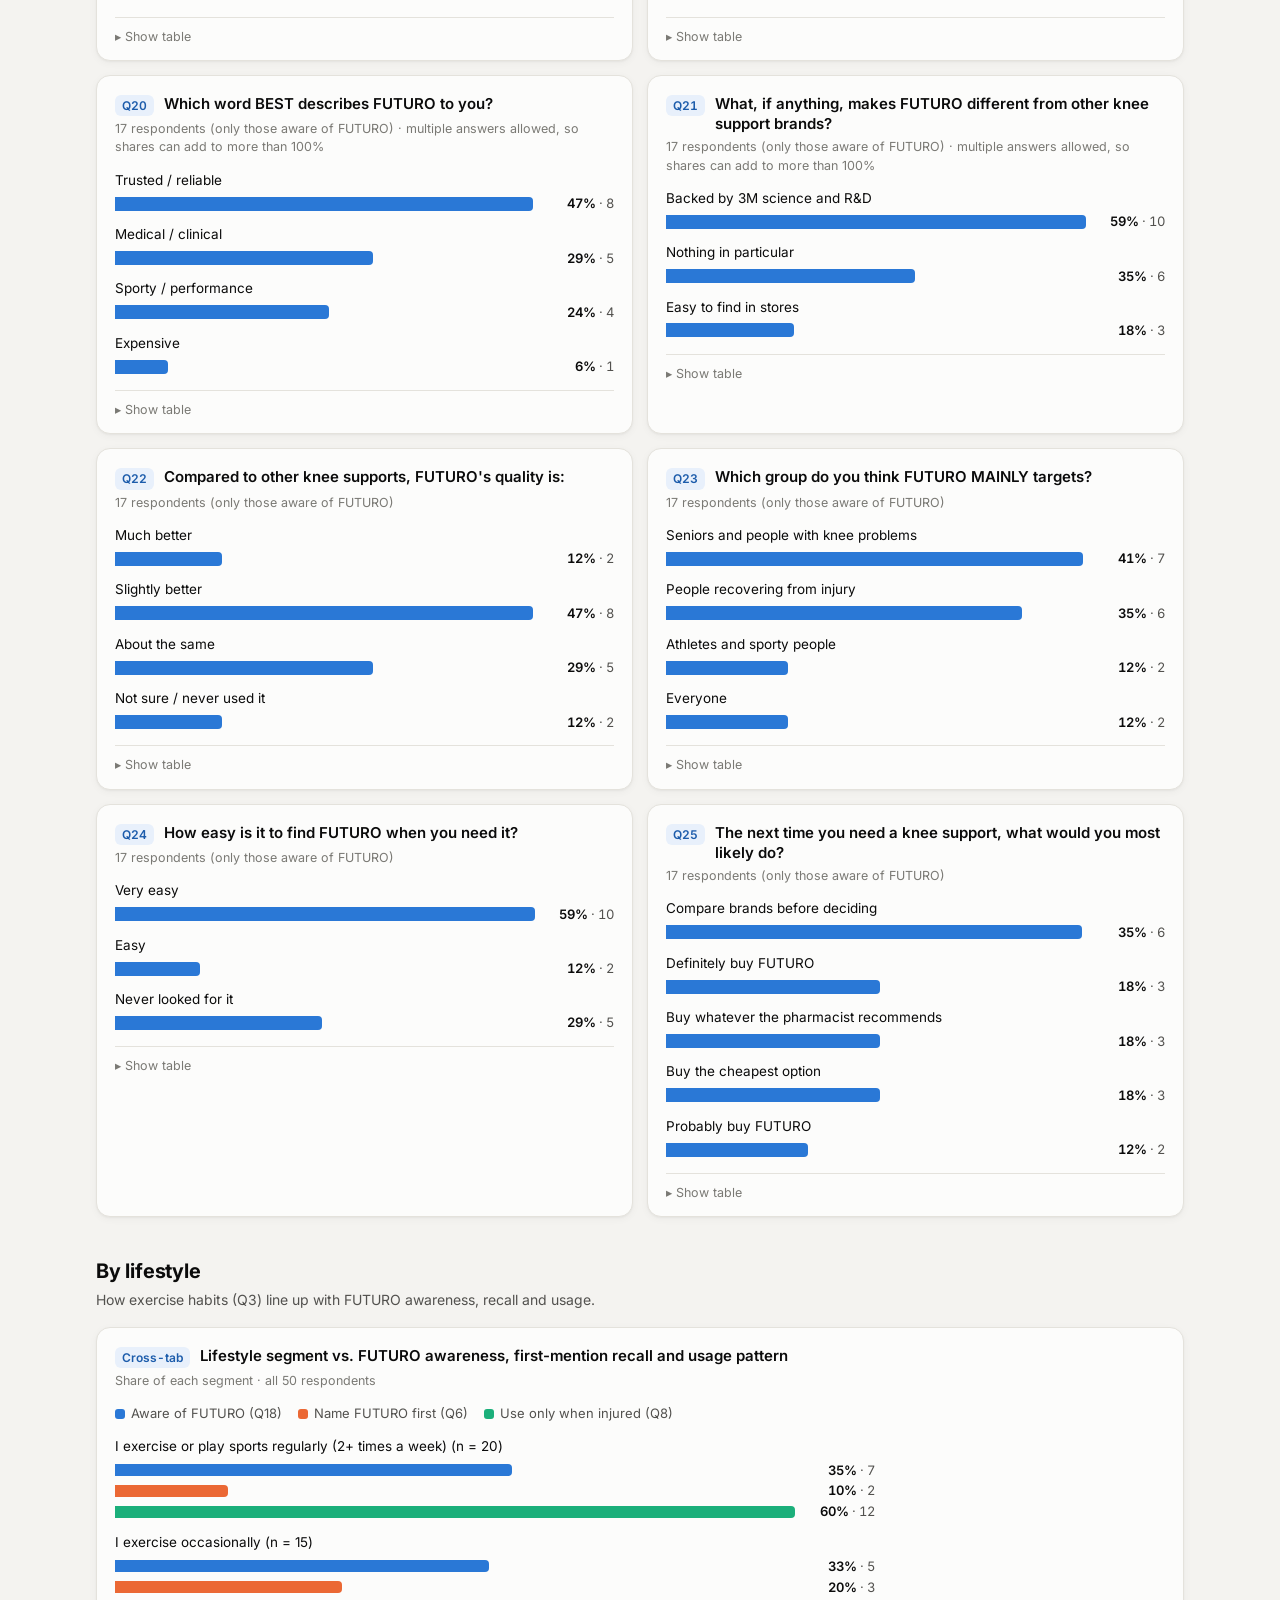
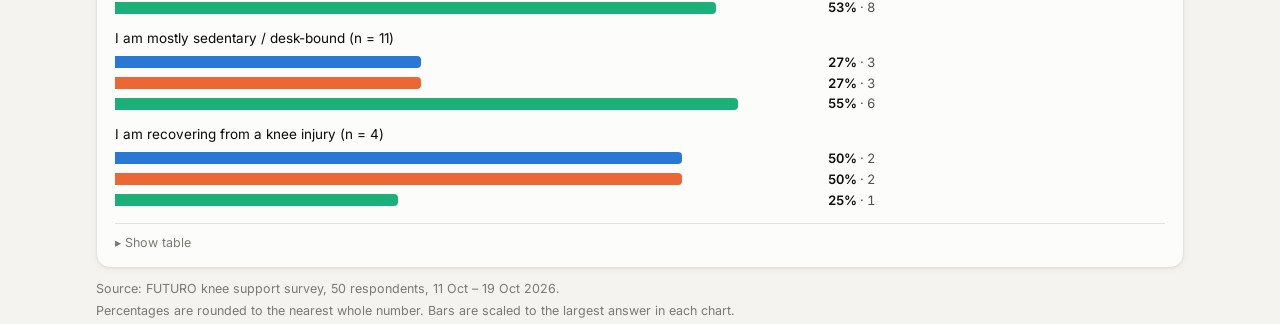
==== commit 72269ab3: "Update index.html" ====
--- a/futuro-survey/index.html
+++ b/futuro-survey/index.html
@@ -159,7 +159,7 @@
 <footer class="wrap" id="foot"></footer>
 
 <script>
-const DATA = {"n": 50, "dateFrom": "11 Oct", "dateTo": "19 Oct 2026", "aware": 17, "questions": {"1": {"id": "Q1", "title": "What is your age group?", "base": 50, "multi": false, "ordinal": true, "items": [{"label": "Under 20", "n": 7}, {"label": "20–29", "n": 27}, {"label": "30–39", "n": 6}, {"label": "40–49", "n": 5}, {"label": "50 and above", "n": 5}]}, "2": {"id": "Q2", "title": "What is your current occupation?", "base": 50, "multi": false, "ordinal": false, "items": [{"label": "Student", "n": 26}, {"label": "Office / desk-based job", "n": 11}, {"label": "On-my-feet or physical job (e.g. retail, F&B, delivery, healthcare, construction)", "n": 10}, {"label": "Retired / not working", "n": 3}]}, "3": {"id": "Q3", "title": "Which statement BEST describes you?", "base": 50, "multi": false, "ordinal": false, "items": [{"label": "I exercise or play sports regularly (2+ times a week)", "n": 20}, {"label": "I exercise occasionally", "n": 15}, {"label": "I am mostly sedentary / desk-bound", "n": 11}, {"label": "I am recovering from a knee injury", "n": 4}]}, "4": {"id": "Q4", "title": "Which best describes your experience with knee supports?", "base": 50, "multi": false, "ordinal": false, "items": [{"label": "I have not, and I do not expect to need one", "n": 17}, {"label": "I have considered buying one, but have not", "n": 10}, {"label": "I have not, but I expect to need one in future", "n": 9}, {"label": "I bought one in the past 12 months", "n": 7}, {"label": "I bought one more than 12 months ago", "n": 7}]}, "5": {"id": "Q5", "title": "Who do you (or would you) buy knee supports for?", "base": 50, "multi": false, "ordinal": false, "items": [{"label": "Myself", "n": 26}, {"label": "I would not buy one", "n": 11}, {"label": "A family member (e.g. parent or grandparent)", "n": 8}, {"label": "Both myself and family members", "n": 5}]}, "6": {"id": "Q6", "title": "When you think of knee supports, which brand comes to mind FIRST?", "base": 50, "multi": false, "ordinal": false, "items": [{"label": "No brand comes to mind", "n": 25}, {"label": "FUTURO", "n": 10}, {"label": "Decathlon (e.g. Tarmak, Kipsta)", "n": 8}, {"label": "Ebene", "n": 5}, {"label": "Mueller", "n": 2}]}, "7": {"id": "Q7", "title": "What is (or would be) your MAIN reason for using a knee support?", "base": 50, "multi": false, "ordinal": false, "items": [{"label": "To prevent injury during sports or exercise", "n": 23}, {"label": "To recover from an injury", "n": 10}, {"label": "Because a doctor or physiotherapist recommended it", "n": 8}, {"label": "For comfort during daily walking and errands", "n": 5}, {"label": "To manage long-term knee pain (e.g. arthritis)", "n": 4}]}, "8": {"id": "Q8", "title": "How often do you (or would you) use a knee support?", "base": 50, "multi": false, "ordinal": false, "items": [{"label": "Only when injured or in pain — I stop once I recover", "n": 27}, {"label": "Occasionally (e.g. long walks, hikes, travel)", "n": 18}, {"label": "Every time I exercise or play sports", "n": 4}, {"label": "Every day", "n": 1}]}, "9": {"id": "Q9", "title": "Where do you (or would you) MOST likely buy a knee support?", "base": 50, "multi": false, "ordinal": false, "items": [{"label": "Pharmacy (Watsons, Guardian, Unity)", "n": 32}, {"label": "Online marketplace (Shopee, Lazada, Amazon)", "n": 6}, {"label": "Sports store (e.g. Decathlon)", "n": 5}, {"label": "Clinic / hospital", "n": 4}, {"label": "Brand's own website", "n": 2}, {"label": "Supermarket (e.g. FairPrice)", "n": 1}]}, "10": {"id": "Q10", "title": "What is the MOST important factor when choosing a knee support?", "base": 50, "multi": false, "ordinal": false, "items": [{"label": "Comfort and fit", "n": 21}, {"label": "Level of support / stability", "n": 12}, {"label": "Price", "n": 8}, {"label": "Recommendation from a doctor, physio or pharmacist", "n": 6}, {"label": "Brand reputation", "n": 3}]}, "11": {"id": "Q11", "title": "What is your BIGGEST frustration with knee supports currently available?", "base": 50, "multi": false, "ordinal": false, "items": [{"label": "Hard to know which type or size to choose", "n": 18}, {"label": "Slips down or does not fit well", "n": 9}, {"label": "No real frustrations", "n": 9}, {"label": "Too expensive", "n": 7}, {"label": "Hot and uncomfortable in Singapore's weather", "n": 7}]}, "12": {"id": "Q12", "title": "Which group do you think is LEAST well served by current knee support products?", "base": 50, "multi": false, "ordinal": false, "items": [{"label": "Active young adults / casual exercisers", "n": 16}, {"label": "Office workers", "n": 11}, {"label": "Workers in physically demanding jobs", "n": 10}, {"label": "Not sure", "n": 9}, {"label": "Seniors with chronic knee pain", "n": 4}]}, "13": {"id": "Q13", "title": "How much would you be willing to pay for a good-quality knee support?", "base": 50, "multi": false, "ordinal": true, "items": [{"label": "Under $20", "n": 11}, {"label": "$20–$39", "n": 25}, {"label": "$40–$59", "n": 10}, {"label": "$60–$79", "n": 2}, {"label": "$80 or more", "n": 2}]}, "14": {"id": "Q14", "title": "How do you feel about this price range?", "base": 50, "multi": false, "ordinal": false, "items": [{"label": "A bit high, but acceptable for a trusted brand", "n": 25}, {"label": "Too expensive — I would not pay this", "n": 13}, {"label": "Fair for what it is", "n": 12}]}, "15": {"id": "Q15", "title": "If you needed a knee support, how likely would you be to buy FUTURO at this price?", "base": 50, "multi": false, "ordinal": true, "items": [{"label": "Very unlikely", "n": 1}, {"label": "Unlikely", "n": 7}, {"label": "Unsure", "n": 29}, {"label": "Likely", "n": 11}, {"label": "Very likely", "n": 2}]}, "16": {"id": "Q16", "title": "If FUTURO's prices dropped by 20%, how likely would you be to buy it?", "base": 50, "multi": false, "ordinal": true, "items": [{"label": "Very unlikely", "n": 0}, {"label": "Unlikely", "n": 3}, {"label": "Unsure", "n": 19}, {"label": "Likely", "n": 21}, {"label": "Very likely", "n": 7}]}, "17": {"id": "Q17", "title": "A generic knee support on Shopee costs about $10–$15. Which would you choose?", "base": 50, "multi": false, "ordinal": false, "items": [{"label": "FUTURO — I trust 3M quality more", "n": 22}, {"label": "Depends on how serious my knee problem is", "n": 18}, {"label": "Neither", "n": 6}, {"label": "The generic one — it is cheaper", "n": 4}]}, "18": {"id": "Q18", "title": "BEFORE this survey, had you heard of FUTURO?", "base": 50, "multi": false, "ordinal": false, "items": [{"label": "No", "n": 33}, {"label": "Yes, but I have never used it", "n": 11}, {"label": "Yes, and I have used it", "n": 6}]}, "19": {"id": "Q19", "title": "Where did you FIRST hear about FUTURO?", "base": 17, "multi": false, "ordinal": false, "items": [{"label": "Saw it on the shelf in a pharmacy", "n": 14}, {"label": "Recommended by a doctor or physio", "n": 2}, {"label": "Friends or family", "n": 1}]}, "20": {"id": "Q20", "title": "Which word BEST describes FUTURO to you?", "base": 17, "multi": true, "ordinal": false, "items": [{"label": "Trusted / reliable", "n": 8}, {"label": "Medical / clinical", "n": 5}, {"label": "Sporty / performance", "n": 4}, {"label": "Expensive", "n": 1}]}, "21": {"id": "Q21", "title": "What, if anything, makes FUTURO different from other knee support brands?", "base": 17, "multi": true, "ordinal": false, "items": [{"label": "Backed by 3M science and R&D", "n": 10}, {"label": "Nothing in particular", "n": 6}, {"label": "Easy to find in stores", "n": 3}]}, "22": {"id": "Q22", "title": "Compared to other knee supports, FUTURO's quality is:", "base": 17, "multi": false, "ordinal": true, "items": [{"label": "Much better", "n": 2}, {"label": "Slightly better", "n": 8}, {"label": "About the same", "n": 5}, {"label": "Not sure / never used it", "n": 2}]}, "23": {"id": "Q23", "title": "Which group do you think FUTURO MAINLY targets?", "base": 17, "multi": false, "ordinal": false, "items": [{"label": "Seniors and people with knee problems", "n": 7}, {"label": "People recovering from injury", "n": 6}, {"label": "Athletes and sporty people", "n": 2}, {"label": "Everyone", "n": 2}]}, "24": {"id": "Q24", "title": "How easy is it to find FUTURO when you need it?", "base": 17, "multi": false, "ordinal": true, "items": [{"label": "Very easy", "n": 10}, {"label": "Easy", "n": 2}, {"label": "Never looked for it", "n": 5}]}, "25": {"id": "Q25", "title": "The next time you need a knee support, what would you most likely do?", "base": 17, "multi": false, "ordinal": false, "items": [{"label": "Compare brands before deciding", "n": 6}, {"label": "Definitely buy FUTURO", "n": 3}, {"label": "Buy whatever the pharmacist recommends", "n": 3}, {"label": "Buy the cheapest option", "n": 3}, {"label": "Probably buy FUTURO", "n": 2}]}}, "crosstab": {"metrics": ["Aware of FUTURO (Q18)", "Name FUTURO first (Q6)", "Use only when injured (Q8)"], "rows": [{"label": "I exercise or play sports regularly (2+ times a week)", "n": 20, "vals": [7, 2, 12]}, {"label": "I exercise occasionally", "n": 15, "vals": [5, 3, 8]}, {"label": "I am mostly sedentary / desk-bound", "n": 11, "vals": [3, 3, 6]}, {"label": "I am recovering from a knee injury", "n": 4, "vals": [2, 2, 1]}]}};
+const DATA = {"n": 50, "dateFrom": "11 Oct", "dateTo": "19 Oct 2026", "aware": 17, "questions": {"1": {"id": "Q1", "title": "What is your age group?", "base": 50, "multi": false, "ordinal": true, "items": [{"label": "Under 20", "n": 7}, {"label": "20–29", "n": 15}, {"label": "30–39", "n": 12}, {"label": "40–49", "n": 8}, {"label": "50 and above", "n": 8}]}, "2": {"id": "Q2", "title": "What is your current occupation?", "base": 50, "multi": false, "ordinal": false, "items": [{"label": "Student", "n": 22}, {"label": "Office / desk-based job", "n": 11}, {"label": "On-my-feet or physical job (e.g. retail, F&B, delivery, healthcare, construction)", "n": 10}, {"label": "Retired / not working", "n": 7}]}, "3": {"id": "Q3", "title": "Which statement BEST describes you?", "base": 50, "multi": false, "ordinal": false, "items": [{"label": "I exercise or play sports regularly (2+ times a week)", "n": 20}, {"label": "I exercise occasionally", "n": 15}, {"label": "I am mostly sedentary / desk-bound", "n": 11}, {"label": "I am recovering from a knee injury", "n": 4}]}, "4": {"id": "Q4", "title": "Which best describes your experience with knee supports?", "base": 50, "multi": false, "ordinal": false, "items": [{"label": "I have not, and I do not expect to need one", "n": 17}, {"label": "I have considered buying one, but have not", "n": 10}, {"label": "I have not, but I expect to need one in future", "n": 9}, {"label": "I bought one in the past 12 months", "n": 7}, {"label": "I bought one more than 12 months ago", "n": 7}]}, "5": {"id": "Q5", "title": "Who do you (or would you) buy knee supports for?", "base": 50, "multi": false, "ordinal": false, "items": [{"label": "Myself", "n": 26}, {"label": "I would not buy one", "n": 11}, {"label": "A family member (e.g. parent or grandparent)", "n": 8}, {"label": "Both myself and family members", "n": 5}]}, "6": {"id": "Q6", "title": "When you think of knee supports, which brand comes to mind FIRST?", "base": 50, "multi": false, "ordinal": false, "items": [{"label": "No brand comes to mind", "n": 25}, {"label": "FUTURO", "n": 10}, {"label": "Decathlon (e.g. Tarmak, Kipsta)", "n": 8}, {"label": "Ebene", "n": 5}, {"label": "Mueller", "n": 2}]}, "7": {"id": "Q7", "title": "What is (or would be) your MAIN reason for using a knee support?", "base": 50, "multi": false, "ordinal": false, "items": [{"label": "To prevent injury during sports or exercise", "n": 23}, {"label": "To recover from an injury", "n": 10}, {"label": "Because a doctor or physiotherapist recommended it", "n": 8}, {"label": "For comfort during daily walking and errands", "n": 5}, {"label": "To manage long-term knee pain (e.g. arthritis)", "n": 4}]}, "8": {"id": "Q8", "title": "How often do you (or would you) use a knee support?", "base": 50, "multi": false, "ordinal": false, "items": [{"label": "Only when injured or in pain — I stop once I recover", "n": 27}, {"label": "Occasionally (e.g. long walks, hikes, travel)", "n": 18}, {"label": "Every time I exercise or play sports", "n": 4}, {"label": "Every day", "n": 1}]}, "9": {"id": "Q9", "title": "Where do you (or would you) MOST likely buy a knee support?", "base": 50, "multi": false, "ordinal": false, "items": [{"label": "Pharmacy (Watsons, Guardian, Unity)", "n": 32}, {"label": "Online marketplace (Shopee, Lazada, Amazon)", "n": 6}, {"label": "Sports store (e.g. Decathlon)", "n": 5}, {"label": "Clinic / hospital", "n": 4}, {"label": "Brand's own website", "n": 2}, {"label": "Supermarket (e.g. FairPrice)", "n": 1}]}, "10": {"id": "Q10", "title": "What is the MOST important factor when choosing a knee support?", "base": 50, "multi": false, "ordinal": false, "items": [{"label": "Comfort and fit", "n": 21}, {"label": "Level of support / stability", "n": 12}, {"label": "Price", "n": 8}, {"label": "Recommendation from a doctor, physio or pharmacist", "n": 6}, {"label": "Brand reputation", "n": 3}]}, "11": {"id": "Q11", "title": "What is your BIGGEST frustration with knee supports currently available?", "base": 50, "multi": false, "ordinal": false, "items": [{"label": "Hard to know which type or size to choose", "n": 18}, {"label": "Slips down or does not fit well", "n": 9}, {"label": "No real frustrations", "n": 9}, {"label": "Too expensive", "n": 7}, {"label": "Hot and uncomfortable in Singapore's weather", "n": 7}]}, "12": {"id": "Q12", "title": "Which group do you think is LEAST well served by current knee support products?", "base": 50, "multi": false, "ordinal": false, "items": [{"label": "Active young adults / casual exercisers", "n": 16}, {"label": "Office workers", "n": 11}, {"label": "Workers in physically demanding jobs", "n": 10}, {"label": "Not sure", "n": 9}, {"label": "Seniors with chronic knee pain", "n": 4}]}, "13": {"id": "Q13", "title": "How much would you be willing to pay for a good-quality knee support?", "base": 50, "multi": false, "ordinal": true, "items": [{"label": "Under $20", "n": 11}, {"label": "$20–$39", "n": 25}, {"label": "$40–$59", "n": 10}, {"label": "$60–$79", "n": 2}, {"label": "$80 or more", "n": 2}]}, "14": {"id": "Q14", "title": "How do you feel about this price range?", "base": 50, "multi": false, "ordinal": false, "items": [{"label": "A bit high, but acceptable for a trusted brand", "n": 25}, {"label": "Too expensive — I would not pay this", "n": 13}, {"label": "Fair for what it is", "n": 12}]}, "15": {"id": "Q15", "title": "If you needed a knee support, how likely would you be to buy FUTURO at this price?", "base": 50, "multi": false, "ordinal": true, "items": [{"label": "Very unlikely", "n": 1}, {"label": "Unlikely", "n": 7}, {"label": "Unsure", "n": 29}, {"label": "Likely", "n": 11}, {"label": "Very likely", "n": 2}]}, "16": {"id": "Q16", "title": "If FUTURO's prices dropped by 20%, how likely would you be to buy it?", "base": 50, "multi": false, "ordinal": true, "items": [{"label": "Very unlikely", "n": 0}, {"label": "Unlikely", "n": 3}, {"label": "Unsure", "n": 19}, {"label": "Likely", "n": 21}, {"label": "Very likely", "n": 7}]}, "17": {"id": "Q17", "title": "A generic knee support on Shopee costs about $10–$15. Which would you choose?", "base": 50, "multi": false, "ordinal": false, "items": [{"label": "FUTURO — I trust 3M quality more", "n": 22}, {"label": "Depends on how serious my knee problem is", "n": 18}, {"label": "Neither", "n": 6}, {"label": "The generic one — it is cheaper", "n": 4}]}, "18": {"id": "Q18", "title": "BEFORE this survey, had you heard of FUTURO?", "base": 50, "multi": false, "ordinal": false, "items": [{"label": "No", "n": 33}, {"label": "Yes, but I have never used it", "n": 11}, {"label": "Yes, and I have used it", "n": 6}]}, "19": {"id": "Q19", "title": "Where did you FIRST hear about FUTURO?", "base": 17, "multi": false, "ordinal": false, "items": [{"label": "Saw it on the shelf in a pharmacy", "n": 14}, {"label": "Recommended by a doctor or physio", "n": 2}, {"label": "Friends or family", "n": 1}]}, "20": {"id": "Q20", "title": "Which word BEST describes FUTURO to you?", "base": 17, "multi": true, "ordinal": false, "items": [{"label": "Trusted / reliable", "n": 8}, {"label": "Medical / clinical", "n": 5}, {"label": "Sporty / performance", "n": 4}, {"label": "Expensive", "n": 1}]}, "21": {"id": "Q21", "title": "What, if anything, makes FUTURO different from other knee support brands?", "base": 17, "multi": true, "ordinal": false, "items": [{"label": "Backed by 3M science and R&D", "n": 10}, {"label": "Nothing in particular", "n": 6}, {"label": "Easy to find in stores", "n": 3}]}, "22": {"id": "Q22", "title": "Compared to other knee supports, FUTURO's quality is:", "base": 17, "multi": false, "ordinal": true, "items": [{"label": "Much better", "n": 2}, {"label": "Slightly better", "n": 8}, {"label": "About the same", "n": 5}, {"label": "Not sure / never used it", "n": 2}]}, "23": {"id": "Q23", "title": "Which group do you think FUTURO MAINLY targets?", "base": 17, "multi": false, "ordinal": false, "items": [{"label": "Seniors and people with knee problems", "n": 7}, {"label": "People recovering from injury", "n": 6}, {"label": "Athletes and sporty people", "n": 2}, {"label": "Everyone", "n": 2}]}, "24": {"id": "Q24", "title": "How easy is it to find FUTURO when you need it?", "base": 17, "multi": false, "ordinal": true, "items": [{"label": "Very easy", "n": 10}, {"label": "Easy", "n": 2}, {"label": "Never looked for it", "n": 5}]}, "25": {"id": "Q25", "title": "The next time you need a knee support, what would you most likely do?", "base": 17, "multi": false, "ordinal": false, "items": [{"label": "Compare brands before deciding", "n": 6}, {"label": "Definitely buy FUTURO", "n": 3}, {"label": "Buy whatever the pharmacist recommends", "n": 3}, {"label": "Buy the cheapest option", "n": 3}, {"label": "Probably buy FUTURO", "n": 2}]}}, "crosstab": {"metrics": ["Aware of FUTURO (Q18)", "Name FUTURO first (Q6)", "Use only when injured (Q8)"], "rows": [{"label": "I exercise or play sports regularly (2+ times a week)", "n": 20, "vals": [7, 2, 12]}, {"label": "I exercise occasionally", "n": 15, "vals": [5, 3, 8]}, {"label": "I am mostly sedentary / desk-bound", "n": 11, "vals": [3, 3, 6]}, {"label": "I am recovering from a knee injury", "n": 4, "vals": [2, 2, 1]}]}};
 
 const SECTIONS = [
   { id: "profile", name: "Respondents", note: "Who took the survey.", qs: [1, 2, 3] },
